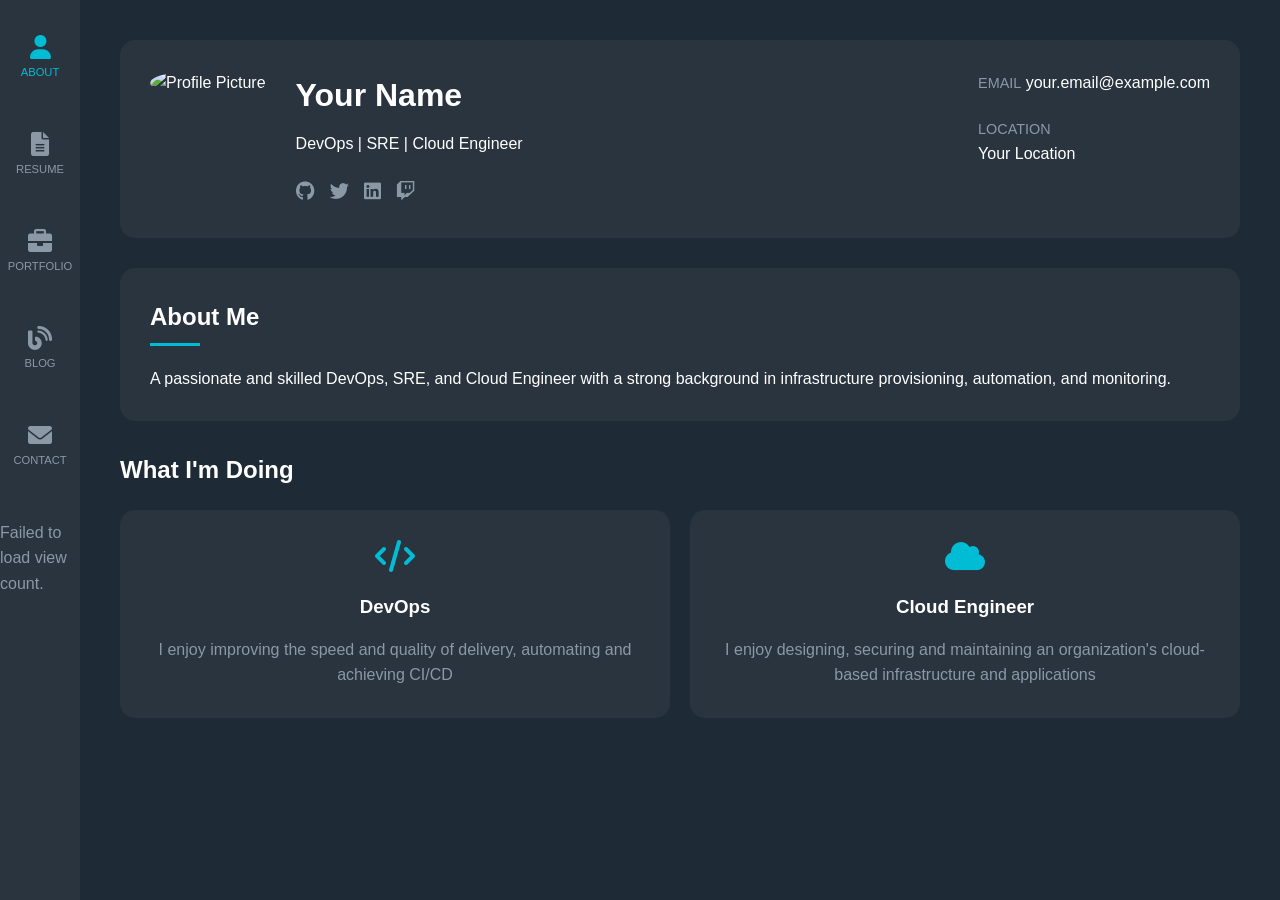
==== frontend/index.html @ 5804b99c "base front" ====
<!DOCTYPE html>
<html lang="en">
<head>
    <meta charset="UTF-8">
    <meta name="viewport" content="width=device-width, initial-scale=1.0">
    <title>Portfolio</title>
    <link rel="stylesheet" href="style.css">
    <link rel="stylesheet" href="https://cdnjs.cloudflare.com/ajax/libs/font-awesome/6.0.0/css/all.min.css">
</head>
<body>
    <div class="container">
        <!-- Geometric Background -->
        <div class="geometric-bg"></div>
    
        <!-- Sidebar Navigation -->
        <nav class="sidebar">
            <div class="nav-item active" data-section="about">
                <i class="fas fa-user"></i>
                <span>ABOUT</span>
            </div>
            <div class="nav-item" data-section="resume">
                <i class="fas fa-file-alt"></i>
                <span>RESUME</span>
            </div>
            <div class="nav-item" data-section="portfolio">
                <i class="fas fa-briefcase"></i>
                <span>PORTFOLIO</span>
            </div>
            <div class="nav-item" data-section="blog">
                <i class="fas fa-blog"></i>
                <span>BLOG</span>
            </div>
            <div class="nav-item" data-section="contact">
                <i class="fas fa-envelope"></i>
                <span>CONTACT</span>
            </div>
            <div class="counter-number nav-item">Total number of views: Loading...</div>
        </nav>
    
        <!-- Main Content -->
        <main class="content">
            <!-- About Section -->
            <section id="about" class="content-section">
                <div class="profile">
                    <div class="profile-image">
                        <img src="/placeholder.svg?height=150&width=150" alt="Profile Picture">
                    </div>
                    <div class="profile-info">
                        <h1>Your Name</h1>
                        <p>DevOps | SRE | Cloud Engineer</p>
                        <div class="social-links">
                            <a href="#"><i class="fab fa-github"></i></a>
                            <a href="#"><i class="fab fa-twitter"></i></a>
                            <a href="#"><i class="fab fa-linkedin"></i></a>
                            <a href="#"><i class="fab fa-twitch"></i></a>
                        </div>
                    </div>
                    <div class="contact-info">
                        <div class="info-item">
                            <span>EMAIL</span>
                            <a href="mailto:your.email@example.com">your.email@example.com</a>
                        </div>
                        <div class="info-item">
                            <span>LOCATION</span>
                            <p>Your Location</p>
                        </div>
                    </div>
                </div>
                <div class="about">
                    <h2>About Me</h2>
                    <p>A passionate and skilled DevOps, SRE, and Cloud Engineer with a strong background in infrastructure provisioning, automation, and monitoring.</p>
                </div>
                <div class="what-im-doing">
                    <h2>What I'm Doing</h2>
                    <div class="cards">
                        <div class="card">
                            <i class="fas fa-code"></i>
                            <h3>DevOps</h3>
                            <p>I enjoy improving the speed and quality of delivery, automating and achieving CI/CD</p>
                        </div>
                        <div class="card">
                            <i class="fas fa-cloud"></i>
                            <h3>Cloud Engineer</h3>
                            <p>I enjoy designing, securing and maintaining an organization's cloud-based infrastructure and applications</p>
                        </div>
                    </div>
                </div>
            </section>

            <!-- Resume Section -->
            <section id="resume" class="content-section" style="display: none;">
                <h2>Resume</h2>
                <div class="resume-section">
                    <h3>Work Experience</h3>
                    <div class="timeline">
                        <div class="timeline-item">
                            <h4>Senior DevOps Engineer</h4>
                            <p class="company">Tech Company Inc.</p>
                            <p class="period">2020 - Present</p>
                            <ul>
                                <li>Led the implementation of CI/CD pipelines</li>
                                <li>Optimized cloud infrastructure, reducing costs by 30%</li>
                                <li>Implemented monitoring and alerting systems</li>
                            </ul>
                        </div>
                        <!-- Add more work experience items as needed -->
                    </div>
                </div>
                <div class="resume-section">
                    <h3>Education</h3>
                    <div class="timeline">
                        <div class="timeline-item">
                            <h4>Bachelor of Science in Computer Science</h4>
                            <p class="company">University Name</p>
                            <p class="period">2012 - 2016</p>
                        </div>
                        <!-- Add more education items as needed -->
                    </div>
                </div>
            </section>

            <!-- Portfolio Section -->
            <section id="portfolio" class="content-section" style="display: none;">
                <h2>Portfolio</h2>
                <div class="portfolio-grid">
                    <div class="portfolio-item">
                        <img src="/placeholder.svg?height=200&width=300" alt="Project 1">
                        <div class="portfolio-info">
                            <h3>Project 1</h3>
                            <p>DevOps</p>
                        </div>
                    </div>
                    <div class="portfolio-item">
                        <img src="/placeholder.svg?height=200&width=300" alt="Project 2">
                        <div class="portfolio-info">
                            <h3>Project 2</h3>
                            <p>Cloud Engineering</p>
                        </div>
                    </div>
                    <!-- Add more portfolio items as needed -->
                </div>
            </section>

            <!-- Blog Section -->
            <section id="blog" class="content-section" style="display: none;">
                <h2>Blog</h2>
                <div class="blog-posts">
                    <div class="blog-post">
                        <h3>Understanding CI/CD Pipelines</h3>
                        <p>Posted on: May 15, 2023</p>
                        <p>A deep dive into Continuous Integration and Continuous Deployment...</p>
                        <a href="#">Read More</a>
                    </div>
                    <div class="blog-post">
                        <h3>Cloud Cost Optimization Strategies</h3>
                        <p>Posted on: April 22, 2023</p>
                        <p>Learn how to optimize your cloud infrastructure costs...</p>
                        <a href="#">Read More</a>
                    </div>
                    <!-- Add more blog posts as needed -->
                </div>
            </section>

            <!-- Contact Section -->
            <section id="contact" class="content-section" style="display: none;">
                <h2>Contact Me</h2>
                <form>
                    <div class="form-group">
                        <label for="name">Name</label>
                        <input type="text" id="name" name="name" required>
                    </div>
                    <div class="form-group">
                        <label for="email">Email</label>
                        <input type="email" id="email" name="email" required>
                    </div>
                    <div class="form-group">
                        <label for="message">Message</label>
                        <textarea id="message" name="message" required></textarea>
                    </div>
                    <button type="submit">Send Message</button>
                </form>
            </section>
        </main>
    </div>
    <script src="script.js"></script>
</body>
</html>
---- frontend/style.css ----
:root {
    --primary-color: #00bcd4;
    --dark-bg: #1e2a35;
    --card-bg: #2a343f;
    --text-primary: #ffffff;
    --text-secondary: #8b98a5;
  }
  
  * {
    margin: 0;
    padding: 0;
    box-sizing: border-box;
  }
  
  body {
    font-family: "Arial", sans-serif;
    background-color: var(--dark-bg);
    color: var(--text-primary);
    line-height: 1.6;
  }
  
  .container {
    display: flex;
    min-height: 100vh;
  }
  
  /* Geometric Background */
  .geometric-bg {
    position: fixed;
    top: 0;
    left: 0;
    width: 100%;
    height: 100%;
    background-image: url("https://images.unsplash.com/photo-1451187580459-43490279c0fa?ixlib=rb-4.0.3&ixid=M3wxMjA3fDB8MHxwaG90by1wYWdlfHx8fGVufDB8fHx8fA%3D%3D&auto=format&fit=crop&w=2072&q=80");
    background-size: cover;
    opacity: 0.1;
    z-index: -1;
  }
  
  /* Sidebar Navigation */
  .sidebar {
    width: 80px;
    background-color: var(--card-bg);
    padding: 20px 0;
    display: flex;
    flex-direction: column;
    align-items: center;
    gap: 20px;
  }
  
  .nav-item {
    width: 100%;
    padding: 15px 0;
    display: flex;
    flex-direction: column;
    align-items: center;
    cursor: pointer;
    color: var(--text-secondary);
    transition: 0.3s;
  }
  
  .nav-item.active,
  .nav-item:hover {
    color: var(--primary-color);
  }
  
  .nav-item i {
    font-size: 1.5rem;
    margin-bottom: 5px;
  }
  
  .nav-item span {
    font-size: 0.7rem;
  }
  
  /* Main Content */
  .content {
    flex: 1;
    padding: 40px;
    max-width: 1200px;
    margin: 0 auto;
  }
  
  /* Profile Section */
  .profile {
    background-color: var(--card-bg);
    border-radius: 15px;
    padding: 30px;
    display: grid;
    grid-template-columns: auto 1fr auto;
    gap: 30px;
    margin-bottom: 30px;
  }
  
  .profile-image img {
    width: 150px;
    height: 150px;
    border-radius: 50%;
    object-fit: cover;
  }
  
  .profile-info h1 {
    font-size: 2rem;
    margin-bottom: 10px;
  }
  
  .social-links {
    display: flex;
    gap: 15px;
    margin-top: 20px;
  }
  
  .social-links a {
    color: var(--text-secondary);
    font-size: 1.2rem;
    transition: 0.3s;
  }
  
  .social-links a:hover {
    color: var(--primary-color);
  }
  
  .contact-info {
    display: flex;
    flex-direction: column;
    gap: 20px;
  }
  
  .info-item span {
    color: var(--text-secondary);
    font-size: 0.9rem;
  }
  
  .info-item a {
    color: var(--text-primary);
    text-decoration: none;
  }
  
  /* About Section */
  .about {
    background-color: var(--card-bg);
    border-radius: 15px;
    padding: 30px;
    margin-bottom: 30px;
  }
  
  .about h2 {
    color: var(--text-primary);
    margin-bottom: 20px;
    position: relative;
    padding-bottom: 10px;
  }
  
  .about h2::after {
    content: "";
    position: absolute;
    bottom: 0;
    left: 0;
    width: 50px;
    height: 3px;
    background-color: var(--primary-color);
  }
  
  /* What I'm Doing Section */
  .what-im-doing {
    margin-bottom: 30px;
  }
  
  .what-im-doing h2 {
    margin-bottom: 20px;
  }
  
  .cards {
    display: grid;
    grid-template-columns: repeat(auto-fit, minmax(300px, 1fr));
    gap: 20px;
  }
  
  .card {
    background-color: var(--card-bg);
    border-radius: 15px;
    padding: 30px;
    text-align: center;
  }
  
  .card i {
    font-size: 2rem;
    color: var(--primary-color);
    margin-bottom: 20px;
  }
  
  .card h3 {
    margin-bottom: 15px;
  }
  
  .card p {
    color: var(--text-secondary);
  }
  
  /* Tab Content Styles */
  .content-section {
    display: none;
    opacity: 0;
    transition: opacity 0.3s ease-in-out;
  }
  
  .content-section.active {
    display: block;
    opacity: 1;
  }
  
  /* Resume Styles */
  .resume-section {
    margin-top: 20px;
  }
  
  .timeline {
    margin-top: 20px;
  }
  
  .timeline-item {
    border-left: 2px solid var(--primary-color);
    padding-left: 20px;
    margin-bottom: 30px;
    position: relative;
  }
  
  .timeline-item::before {
    content: "";
    position: absolute;
    left: -7px;
    top: 0;
    width: 12px;
    height: 12px;
    border-radius: 50%;
    background-color: var(--primary-color);
  }
  
  .timeline-item h4 {
    color: var(--text-primary);
    margin-bottom: 5px;
  }
  
  .timeline-item .company {
    color: var(--primary-color);
    margin-bottom: 5px;
  }
  
  .timeline-item .period {
    color: var(--text-secondary);
    font-size: 0.9rem;
    margin-bottom: 10px;
  }
  
  .timeline-item ul {
    list-style-type: none;
    padding-left: 0;
  }
  
  .timeline-item ul li {
    color: var(--text-secondary);
    margin-bottom: 5px;
  }
  
  /* Portfolio Styles */
  .portfolio-grid {
    display: grid;
    grid-template-columns: repeat(auto-fit, minmax(300px, 1fr));
    gap: 20px;
    margin-top: 20px;
  }
  
  .portfolio-item {
    position: relative;
    border-radius: 10px;
    overflow: hidden;
  }
  
  .portfolio-item img {
    width: 100%;
    height: 200px;
    object-fit: cover;
    transition: transform 0.3s ease;
  }
  
  .portfolio-info {
    position: absolute;
    bottom: 0;
    left: 0;
    right: 0;
    padding: 20px;
    background: linear-gradient(to top, rgba(0, 0, 0, 0.8), transparent);
    transform: translateY(100%);
    transition: transform 0.3s ease;
  }
  
  .portfolio-item:hover img {
    transform: scale(1.1);
  }
  
  .portfolio-item:hover .portfolio-info {
    transform: translateY(0);
  }
  
  .portfolio-info h3 {
    color: var(--text-primary);
    margin-bottom: 5px;
  }
  
  .portfolio-info p {
    color: var(--primary-color);
    font-size: 0.9rem;
  }
  
  /* Blog Styles */
  .blog-posts {
    display: grid;
    grid-template-columns: repeat(auto-fit, minmax(300px, 1fr));
    gap: 20px;
    margin-top: 20px;
  }
  
  .blog-post {
    background-color: var(--card-bg);
    border-radius: 15px;
    padding: 20px;
  }
  
  .blog-post h3 {
    margin-bottom: 10px;
  }
  
  .blog-post p {
    color: var(--text-secondary);
    margin-bottom: 10px;
  }
  
  .blog-post a {
    color: var(--primary-color);
    text-decoration: none;
  }
  
  /* Contact Styles */
  form {
    display: grid;
    gap: 20px;
    max-width: 500px;
    margin-top: 20px;
  }
  
  .form-group {
    display: flex;
    flex-direction: column;
  }
  
  label {
    margin-bottom: 5px;
    color: var(--text-secondary);
  }
  
  input,
  textarea {
    padding: 10px;
    border-radius: 5px;
    border: 1px solid var(--text-secondary);
    background-color: var(--card-bg);
    color: var(--text-primary);
  }
  
  textarea {
    min-height: 150px;
  }
  
  button[type="submit"] {
    padding: 10px 20px;
    background-color: var(--primary-color);
    color: var(--text-primary);
    border: none;
    border-radius: 5px;
    cursor: pointer;
    transition: 0.3s;
  }
  
  button[type="submit"]:hover {
    background-color: #0097a7;
  }
  
  /* Responsive Design */
  @media (max-width: 768px) {
    .profile {
      grid-template-columns: 1fr;
      text-align: center;
    }
  
    .profile-image {
      margin: 0 auto;
    }
  
    .social-links {
      justify-content: center;
    }
  
    .contact-info {
      text-align: center;
    }
  }
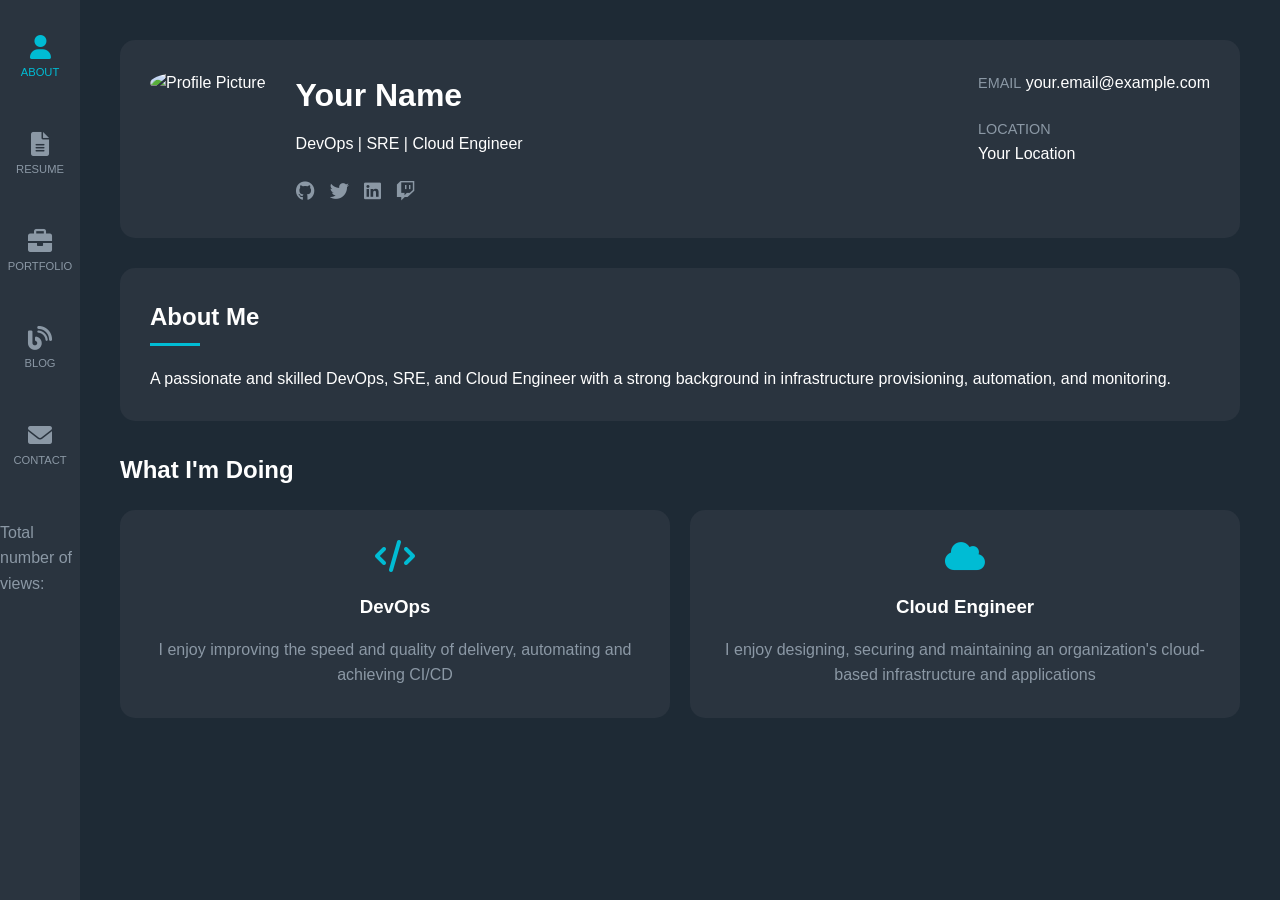
==== commit 50503c5c: "update the infra" ====
--- a/frontend/index.html
+++ b/frontend/index.html
@@ -34,7 +34,7 @@
                 <i class="fas fa-envelope"></i>
                 <span>CONTACT</span>
             </div>
-            <div class="counter-number nav-item">Total number of views: Loading...</div>
+            <div class="nav-item">Total number of views: <span id="visitors"></span></div>
         </nav>
     
         <!-- Main Content -->
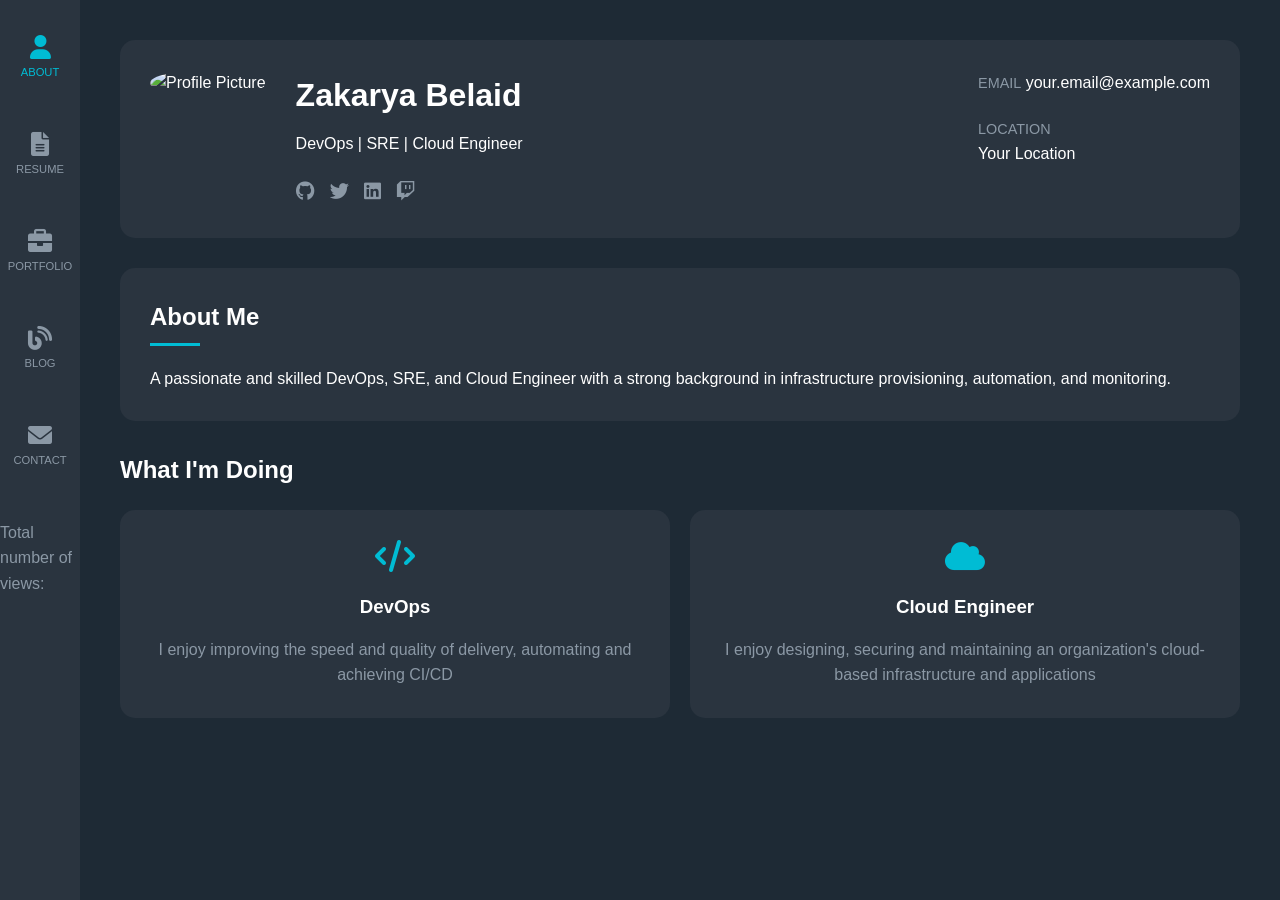
==== commit 3e778981: "updating front" ====
--- a/frontend/index.html
+++ b/frontend/index.html
@@ -46,7 +46,7 @@
                         <img src="/placeholder.svg?height=150&width=150" alt="Profile Picture">
                     </div>
                     <div class="profile-info">
-                        <h1>Your Name</h1>
+                        <h1>Zakarya Belaid</h1>
                         <p>DevOps | SRE | Cloud Engineer</p>
                         <div class="social-links">
                             <a href="#"><i class="fab fa-github"></i></a>
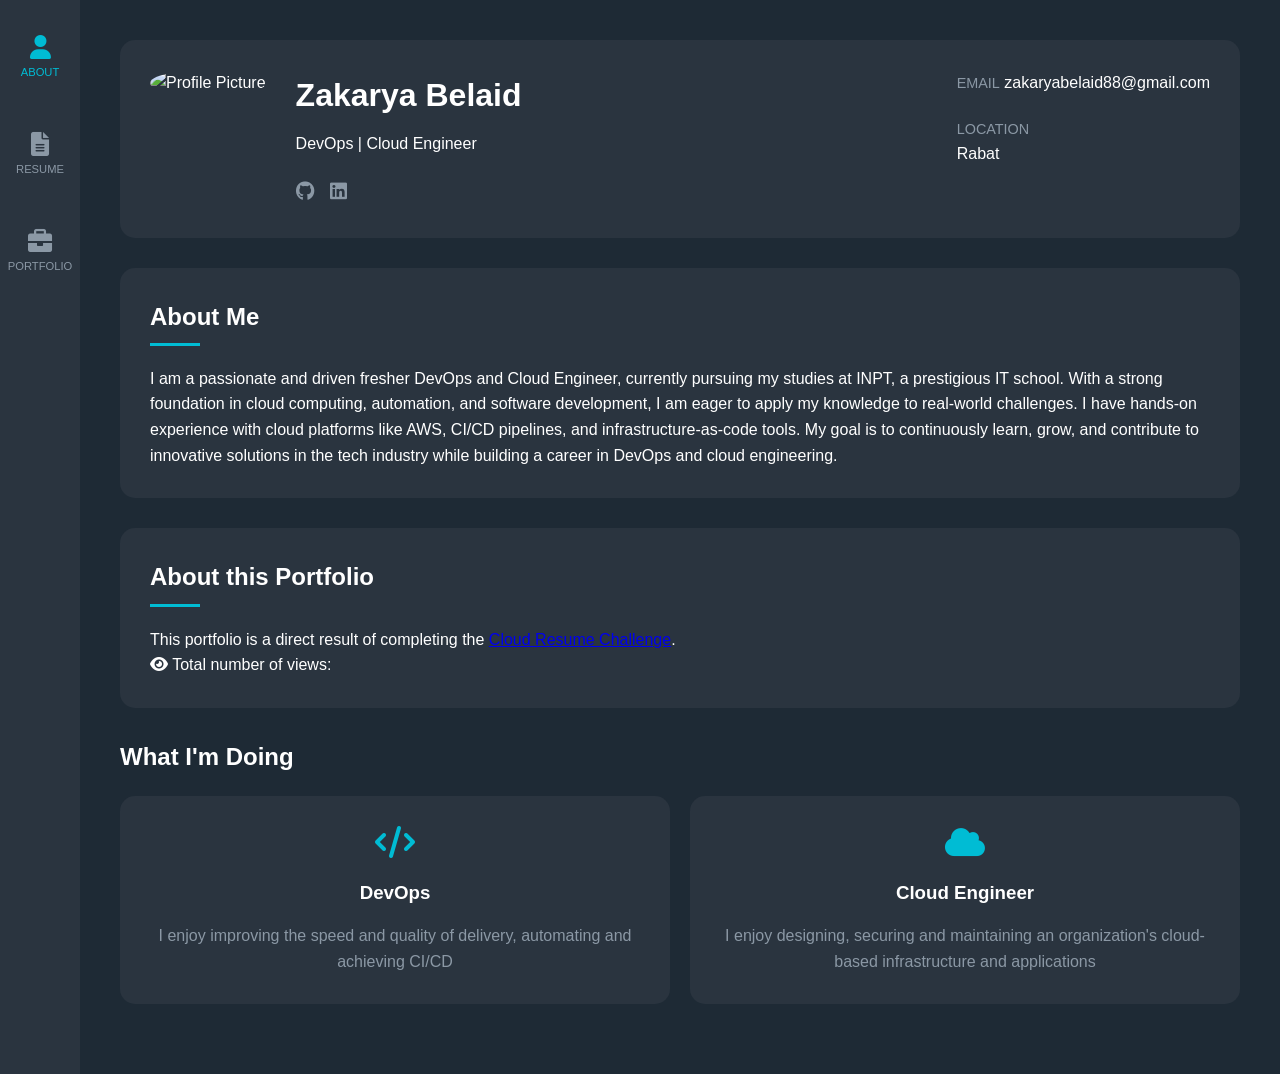
==== commit 20d09e6b: "test" ====
--- a/frontend/index.html
+++ b/frontend/index.html
@@ -9,7 +9,6 @@
 </head>
 <body>
     <div class="container">
-        <!-- Geometric Background -->
         <div class="geometric-bg"></div>
     
         <!-- Sidebar Navigation -->
@@ -26,15 +25,6 @@
                 <i class="fas fa-briefcase"></i>
                 <span>PORTFOLIO</span>
             </div>
-            <div class="nav-item" data-section="blog">
-                <i class="fas fa-blog"></i>
-                <span>BLOG</span>
-            </div>
-            <div class="nav-item" data-section="contact">
-                <i class="fas fa-envelope"></i>
-                <span>CONTACT</span>
-            </div>
-            <div class="nav-item">Total number of views: <span id="visitors"></span></div>
         </nav>
     
         <!-- Main Content -->
@@ -47,28 +37,34 @@
                     </div>
                     <div class="profile-info">
                         <h1>Zakarya Belaid</h1>
-                        <p>DevOps | SRE | Cloud Engineer</p>
+                        <p>DevOps | Cloud Engineer</p>
                         <div class="social-links">
                             <a href="#"><i class="fab fa-github"></i></a>
-                            <a href="#"><i class="fab fa-twitter"></i></a>
                             <a href="#"><i class="fab fa-linkedin"></i></a>
-                            <a href="#"><i class="fab fa-twitch"></i></a>
                         </div>
                     </div>
                     <div class="contact-info">
                         <div class="info-item">
                             <span>EMAIL</span>
-                            <a href="mailto:your.email@example.com">your.email@example.com</a>
+                            <a href="mailto:zakaryabelaid88@gmail.com">zakaryabelaid88@gmail.com</a>
                         </div>
                         <div class="info-item">
                             <span>LOCATION</span>
-                            <p>Your Location</p>
+                            <p>Rabat</p>
                         </div>
                     </div>
                 </div>
                 <div class="about">
                     <h2>About Me</h2>
-                    <p>A passionate and skilled DevOps, SRE, and Cloud Engineer with a strong background in infrastructure provisioning, automation, and monitoring.</p>
+                    <p>I am a passionate and driven fresher DevOps and Cloud Engineer, currently pursuing my studies at INPT, a prestigious IT school. With a strong foundation in cloud computing, automation, and software development, I am eager to apply my knowledge to real-world challenges. I have hands-on experience with cloud platforms like AWS, CI/CD pipelines, and infrastructure-as-code tools. My goal is to continuously learn, grow, and contribute to innovative solutions in the tech industry while building a career in DevOps and cloud engineering.</p>
+                </div>
+                <div class="about">
+                    <h2>About this Portfolio</h2>
+                    <p>This portfolio is a direct result of completing the <a href="https://cloudresumechallenge.dev/" class="highlight-link">Cloud Resume Challenge</a>. </p>
+                    <div class="visitor-counter">
+                        <i class="fas fa-eye"></i>
+                        <span>Total number of views: <span id="visitors"></span></span>
+                    </div>
                 </div>
                 <div class="what-im-doing">
                     <h2>What I'm Doing</h2>
@@ -110,11 +106,15 @@
                     <h3>Education</h3>
                     <div class="timeline">
                         <div class="timeline-item">
-                            <h4>Bachelor of Science in Computer Science</h4>
-                            <p class="company">University Name</p>
-                            <p class="period">2012 - 2016</p>
+                            <h4>Ubiquitous Distributed Systems, Cloud, and IoT</h4>
+                            <p class="company">INPT</p>
+                            <p class="period">2023 - CURRENT</p>
                         </div>
-                        <!-- Add more education items as needed -->
+                        <div class="timeline-item">
+                            <h4>CPGE</h4>
+                            <p class="company">CPGE SETTAT</p>
+                            <p class="period">2021 - 2023</p>
+                        </div>
                     </div>
                 </div>
             </section>
